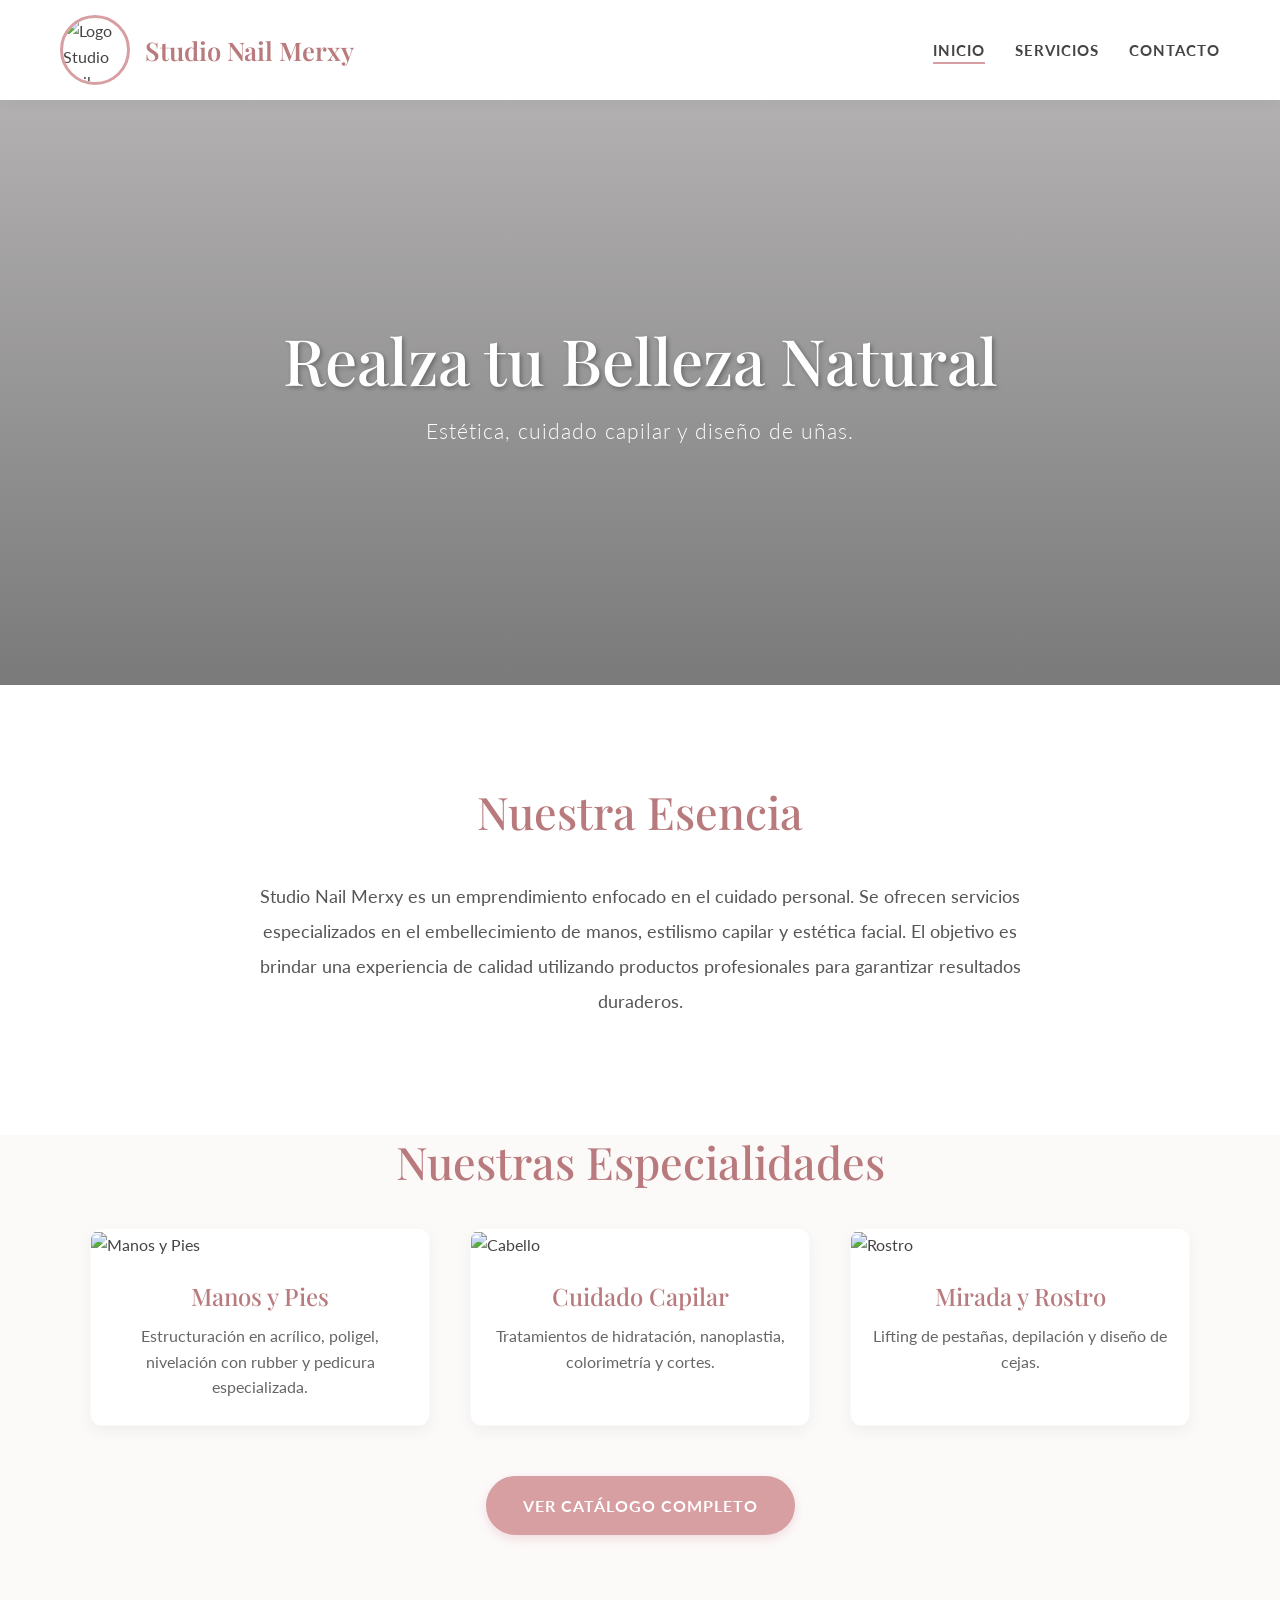
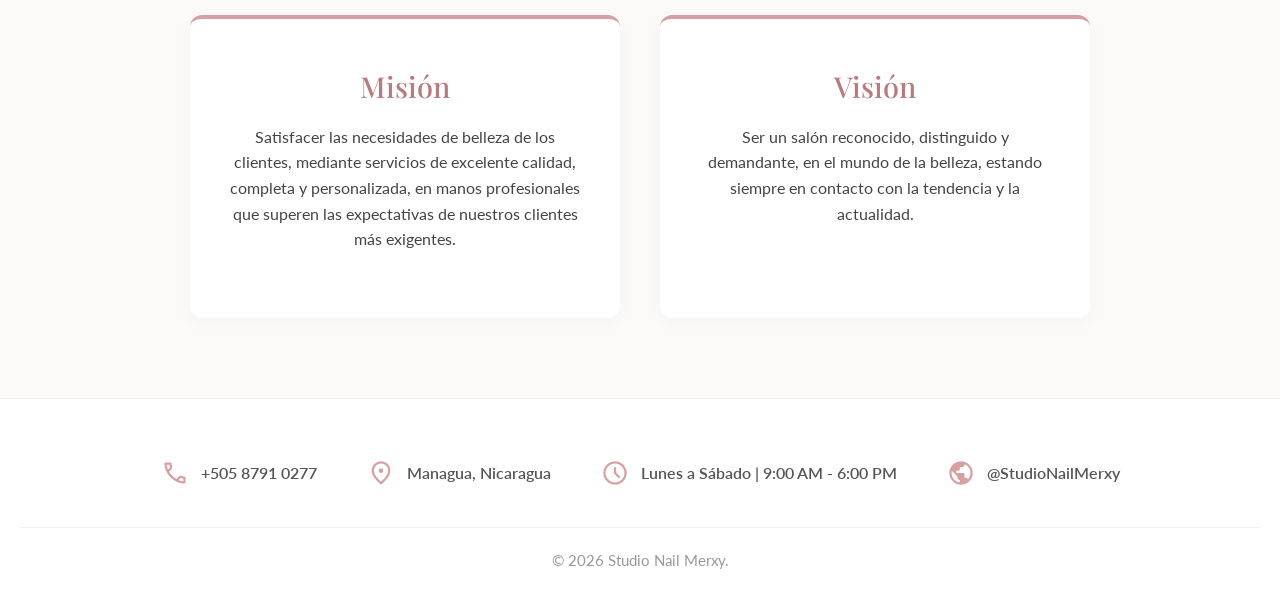
==== index.html @ dfb1e69d "Add files via upload" ====
<!DOCTYPE html>
<html lang="es">
<head>
    <meta charset="UTF-8">
    <meta name="viewport" content="width=device-width, initial-scale=1.0">
    <title>Inicio - Studio Nail Merxy</title>
    <link rel="preconnect" href="https://fonts.googleapis.com">
    <link rel="preconnect" href="https://fonts.gstatic.com" crossorigin>
    <link href="https://fonts.googleapis.com/css2?family=Lato:wght@300;400;700&family=Playfair+Display:ital,wght@0,400;0,600;1,400&display=swap" rel="stylesheet">
    <link href="https://cdn.jsdelivr.net/npm/bootstrap@5.3.3/dist/css/bootstrap.min.css" rel="stylesheet">
    <link rel="stylesheet" href="style.css">
    <link rel="stylesheet" href="https://fonts.googleapis.com/css2?family=Material+Symbols+Outlined:opsz,wght,FILL,GRAD@24,200,0,0" />
</head>
<body>

    <header class="header">
        <div class="nav-contenedor">
            <div class="marca">
                <img src="Img/logo.jpeg" alt="Logo Studio Nail Merxy" class="logo">
                <h1 class="titulo-logo">Studio Nail Merxy</h1>
            </div>
            <nav class="menu">
                <ul>
                    <li><a href="index.html" class="activo">Inicio</a></li>
                    <li><a href="servicios.html">Servicios</a></li>
                    <li><a href="formulario_contacto.html">Contacto</a></li>
                </ul>
            </nav>
        </div>
    </header>

    <main>
        <section class="hero">
            <div class="hero-texto">
                <h2>Realza tu Belleza Natural</h2>
                <p>Estética, cuidado capilar y diseño de uñas.</p>
            </div>
        </section>

        <section class="empresa">
            <div class="contenedor-centro">
                <h2 class="titulo-seccion">Nuestra Esencia</h2>
                <p>Studio Nail Merxy es un emprendimiento enfocado en el cuidado personal. Se ofrecen servicios especializados en el embellecimiento de manos, estilismo capilar y estética facial. El objetivo es brindar una experiencia de calidad utilizando productos profesionales para garantizar resultados duraderos.</p>
            </div>
        </section>

        <section class="resumen-servicios">
            <h2 class="titulo-seccion text-center">Nuestras Especialidades</h2>
            <div class="grid-tres-columnas">
                <div class="tarjeta-inicio">
                    <img src="Img/Acrilico1.jpeg" alt="Manos y Pies" class="img-tarjeta">
                    <div class="texto-tarjeta">
                        <h3>Manos y Pies</h3>
                        <p>Estructuración en acrílico, poligel, nivelación con rubber y pedicura especializada.</p>
                    </div>
                </div>
                <div class="tarjeta-inicio">
                    <img src="Img/ServicioCabello.jpeg" alt="Cabello" class="img-tarjeta">
                    <div class="texto-tarjeta">
                        <h3>Cuidado Capilar</h3>
                        <p>Tratamientos de hidratación, nanoplastia, colorimetría y cortes.</p>
                    </div>
                </div>
                <div class="tarjeta-inicio">
                    <img src="Img/Liftin.jpeg" alt="Rostro" class="img-tarjeta">
                    <div class="texto-tarjeta">
                        <h3>Mirada y Rostro</h3>
                        <p>Lifting de pestañas, depilación y diseño de cejas.</p>
                    </div>
                </div>
            </div>
            <div class="centro">
                <a href="servicios.html" class="boton">Ver Catálogo Completo</a>
            </div>
        </section>

        <section class="mision-vision">
            <div class="grid-dos-columnas">
                <div class="tarjeta-filosofia">
                    <h3>Misión</h3>
                    <p>Satisfacer las necesidades de belleza de los clientes, mediante servicios de excelente calidad, completa y personalizada, en manos profesionales que superen las expectativas de nuestros clientes más exigentes.</p>
                </div>
                <div class="tarjeta-filosofia">
                    <h3>Visión</h3>
                    <p>Ser un salón reconocido, distinguido y demandante, en el mundo de la belleza, estando siempre en contacto con la tendencia y la actualidad.</p>
                </div>
            </div>
        </section>
    </main>

    <footer class="footer">
        <div class="info-footer">
            <div class="item">
                <span class="material-symbols-outlined">call</span>
                <p>+505 8791 0277</p>
            </div>
            <div class="item">
                <span class="material-symbols-outlined">location_on</span>
                <p>Managua, Nicaragua</p>
            </div>
            <div class="item">
                <span class="material-symbols-outlined">schedule</span>
                <p>Lunes a Sábado | 9:00 AM - 6:00 PM</p>
            </div>
            <div class="item">
                <span class="material-symbols-outlined">public</span>
                <p>@StudioNailMerxy</p>
            </div>
        </div>
        <p class="copyright">&copy; 2026 Studio Nail Merxy.</p>
    </footer>

    <script src="https://cdn.jsdelivr.net/npm/bootstrap@5.3.3/dist/js/bootstrap.bundle.min.js"></script>
</body>
</html>
---- style.css ----
:root {
    --color-principal: #d89fa2; 
    --color-oscuro: #b87a7d;
    --color-fondo: #fcf9f9;
    --color-blanco: #ffffff;
    --color-texto: #444444;
    --color-sombra: rgba(184, 122, 125, 0.15); 
    
    --fuente-titulos: 'Playfair Display', serif;
    --fuente-texto: 'Lato', sans-serif;
    
    --transicion: all 0.3s ease; 
}


html {
    scroll-behavior: smooth;
}

body {
    font-family: var(--fuente-texto);
    background-color: var(--color-fondo);
    color: var(--color-texto);
    margin: 0;
    padding: 0;
    line-height: 1.6;
}

a {
    text-decoration: none;
}


.text-center { text-align: center; }
.w-100 { width: 100%; }
.margen-superior { margin-top: 50px; }
.centro { text-align: center; }


.header {
    background-color: var(--color-blanco);
    padding: 15px 0;
    box-shadow: 0 2px 15px rgba(0,0,0,0.06);
    position: sticky;
    top: 0;
    z-index: 1000;
}

.nav-contenedor {
    max-width: 1200px;
    margin: 0 auto;
    display: flex;
    justify-content: space-between;
    align-items: center;
    padding: 0 20px;
}

.marca {
    display: flex;
    align-items: center;
    gap: 15px;
}

.logo {
    width: 70px; 
    height: 70px;
    border-radius: 50%;
    object-fit: cover;
    border: 3px solid var(--color-principal);
    transition: var(--transicion);
}

.logo:hover {
    transform: scale(1.05);
}

.titulo-logo {
    font-family: var(--fuente-titulos);
    font-size: 1.6rem;
    color: var(--color-oscuro);
    margin: 0;
    font-weight: 600;
}

.menu ul {
    list-style: none;
    display: flex;
    gap: 30px;
    margin: 0;
    padding: 0;
}

.menu a {
    color: var(--color-texto);
    font-size: 0.95rem;
    text-transform: uppercase;
    letter-spacing: 1px;
    font-weight: 700;
    padding-bottom: 5px;
    position: relative;
    transition: var(--transicion);
}


.menu a::after {
    content: '';
    position: absolute;
    width: 0;
    height: 2px;
    bottom: 0;
    left: 0;
    background-color: var(--color-principal);
    transition: var(--transicion);
}

.menu a:hover::after, .menu a.activo::after {
    width: 100%;
}

.menu a:hover, .activo {
    color: var(--color-oscuro);
}


.hero {
    background-image: url('imagenes/banner2.avif');
    background-size: cover;
    background-position: center;
    height: 65vh;
    display: flex;
    align-items: center;
    justify-content: center;
    position: relative;
}

.hero::before {
    content: '';
    position: absolute;
    top: 0; left: 0; right: 0; bottom: 0;
    background: linear-gradient(to bottom, rgba(68, 68, 68, 0.4), rgba(68, 68, 68, 0.7));
}

.hero-texto {
    position: relative;
    color: var(--color-blanco);
    text-align: center;
    padding: 0 20px;
    animation: fadeIn 1s ease-out; 
}

.hero-texto h2 {
    font-family: var(--fuente-titulos);
    font-size: 4rem;
    margin-bottom: 15px;
    text-shadow: 2px 2px 4px rgba(0,0,0,0.3);
}

.hero-texto p {
    font-size: 1.3rem;
    font-weight: 300;
    letter-spacing: 1px;
}


.titulo-seccion {
    font-family: var(--fuente-titulos);
    font-size: 2.8rem;
    color: var(--color-oscuro);
    margin-bottom: 40px;
}


.empresa {
    padding: 100px 20px;
    background-color: var(--color-blanco);
}

.contenedor-centro {
    max-width: 800px;
    margin: 0 auto;
    text-align: center;
}

.contenedor-centro p {
    font-size: 1.15rem;
    line-height: 1.9;
    color: #555;
}


.grid-tres-columnas {
    display: grid;
    grid-template-columns: repeat(auto-fit, minmax(300px, 1fr));
    gap: 40px;
    max-width: 1100px;
    margin: 0 auto 50px;
}

.tarjeta-inicio, .tarjeta-servicio {
    background: var(--color-blanco);
    border-radius: 12px;
    overflow: hidden;
    box-shadow: 0 5px 15px rgba(0,0,0,0.05);
    transition: var(--transicion);
    border: 1px solid rgba(0,0,0,0.02);
}

.tarjeta-inicio:hover, .tarjeta-servicio:hover {
    transform: translateY(-10px);
    box-shadow: 0 15px 30px var(--color-sombra);
}

.img-tarjeta, .img-carrusel {
    width: 100%;
    height: 300px;
    object-fit: cover;
    transition: transform 0.5s ease;
}

.tarjeta-inicio:hover .img-tarjeta {
    transform: scale(1.03);
}

.texto-tarjeta, .texto-servicio {
    padding: 25px 20px;
    text-align: center;
}

.texto-tarjeta h3, .texto-servicio h4 {
    font-family: var(--fuente-titulos);
    color: var(--color-oscuro);
    margin-bottom: 12px;
    font-size: 1.5rem;
}

.texto-tarjeta p, .texto-servicio p {
    color: #666;
    margin: 0;
}


.boton {
    background-color: var(--color-principal);
    color: var(--color-blanco);
    padding: 15px 35px;
    border-radius: 30px; 
    font-weight: 700;
    font-size: 1rem;
    text-transform: uppercase;
    letter-spacing: 1px;
    display: inline-block;
    border: 2px solid var(--color-principal);
    cursor: pointer;
    transition: var(--transicion);
    box-shadow: 0 4px 10px rgba(216, 159, 162, 0.3);
}

.boton:hover {
    background-color: var(--color-oscuro);
    border-color: var(--color-oscuro);
    color: var(--color-blanco);
    box-shadow: 0 6px 15px rgba(184, 122, 125, 0.4);
    transform: translateY(-2px);
}


.mision-vision {
    padding: 80px 20px;
    background-color: var(--color-fondo);
}

.grid-dos-columnas {
    display: grid;
    grid-template-columns: repeat(auto-fit, minmax(350px, 1fr));
    gap: 40px;
    max-width: 900px;
    margin: 0 auto;
}

.tarjeta-filosofia {
    background-color: var(--color-blanco);
    padding: 50px 40px;
    border-radius: 12px;
    text-align: center;
    box-shadow: 0 4px 20px rgba(0,0,0,0.03);
    border-top: 4px solid var(--color-principal);
    transition: var(--transicion);
}

.tarjeta-filosofia:hover {
    transform: translateY(-5px);
    box-shadow: 0 10px 25px var(--color-sombra);
}

.tarjeta-filosofia h3 {
    font-family: var(--fuente-titulos);
    color: var(--color-oscuro);
    font-size: 1.8rem;
    margin-bottom: 20px;
}


.contenedor-servicios {
    max-width: 1200px;
    margin: 0 auto;
    padding: 0 20px 100px;
}

.grid-servicios {
    display: grid;
    grid-template-columns: repeat(auto-fit, minmax(320px, 1fr));
    gap: 40px;
    margin-top: 40px;
}


.contenedor-formulario {
    padding: 80px 20px;
    display: flex;
    justify-content: center;
    align-items: center;
    background-color: var(--color-fondo);
}

.caja-formulario {
    background: var(--color-blanco);
    padding: 60px 50px;
    border-radius: 15px;
    box-shadow: 0 10px 30px rgba(0,0,0,0.05);
    width: 100%;
    max-width: 650px;
}

.subtitulo {
    text-align: center;
    margin-bottom: 40px;
    color: #666;
    font-size: 1.1rem;
}

.formulario .campo {
    margin-bottom: 25px;
}

.formulario label {
    display: block;
    margin-bottom: 8px;
    font-weight: 700;
    color: var(--color-oscuro);
    font-size: 0.95rem;
}

.formulario input, .formulario select, .formulario textarea {
    width: 100%;
    padding: 15px;
    border: 1px solid #ddd;
    border-radius: 8px;
    font-family: var(--fuente-texto);
    font-size: 1rem;
    background-color: #fafafa;
    transition: var(--transicion);
}


.formulario input:focus, .formulario select:focus, .formulario textarea:focus {
    outline: none;
    border-color: var(--color-principal);
    background-color: var(--color-blanco);
    box-shadow: 0 0 0 4px rgba(216, 159, 162, 0.2);
}


.footer {
    background-color: var(--color-blanco);
    padding: 60px 20px 20px;
    border-top: 1px solid #eee;
}

.info-footer {
    display: flex;
    justify-content: center;
    gap: 50px;
    flex-wrap: wrap;
    max-width: 1000px;
    margin: 0 auto 40px;
}

.info-footer .item {
    display: flex;
    align-items: center;
    gap: 12px;
}

.info-footer span {
    color: var(--color-principal);
    font-size: 28px;
}

.info-footer p {
    margin: 0;
    color: #555;
    font-weight: 600;
}

.copyright {
    text-align: center;
    font-size: 0.95rem;
    color: #999;
    padding-top: 20px;
    border-top: 1px solid #f0f0f0;
}


@keyframes fadeIn {
    from { opacity: 0; transform: translateY(20px); }
    to { opacity: 1; transform: translateY(0); }
}


@media (max-width: 768px) {
    .nav-contenedor {
        flex-direction: column;
        gap: 20px;
        padding: 10px 0;
    }
    
    .marca {
        flex-direction: column;
        gap: 10px;
    }
    
    .titulo-logo {
        font-size: 1.8rem;
    }

    .menu ul {
        flex-wrap: wrap;
        justify-content: center;
        gap: 15px;
    }

    .hero-texto h2 {
        font-size: 2.8rem;
    }
    
    .hero-texto p {
        font-size: 1.1rem;
    }

    .titulo-seccion {
        font-size: 2.2rem;
    }

    .grid-dos-columnas, .grid-tres-columnas {
        grid-template-columns: 1fr; 
    }

    .caja-formulario {
        padding: 40px 25px;
    }

    .info-footer {
        flex-direction: column;
        gap: 25px;
        align-items: center;
        text-align: center;
    }
}
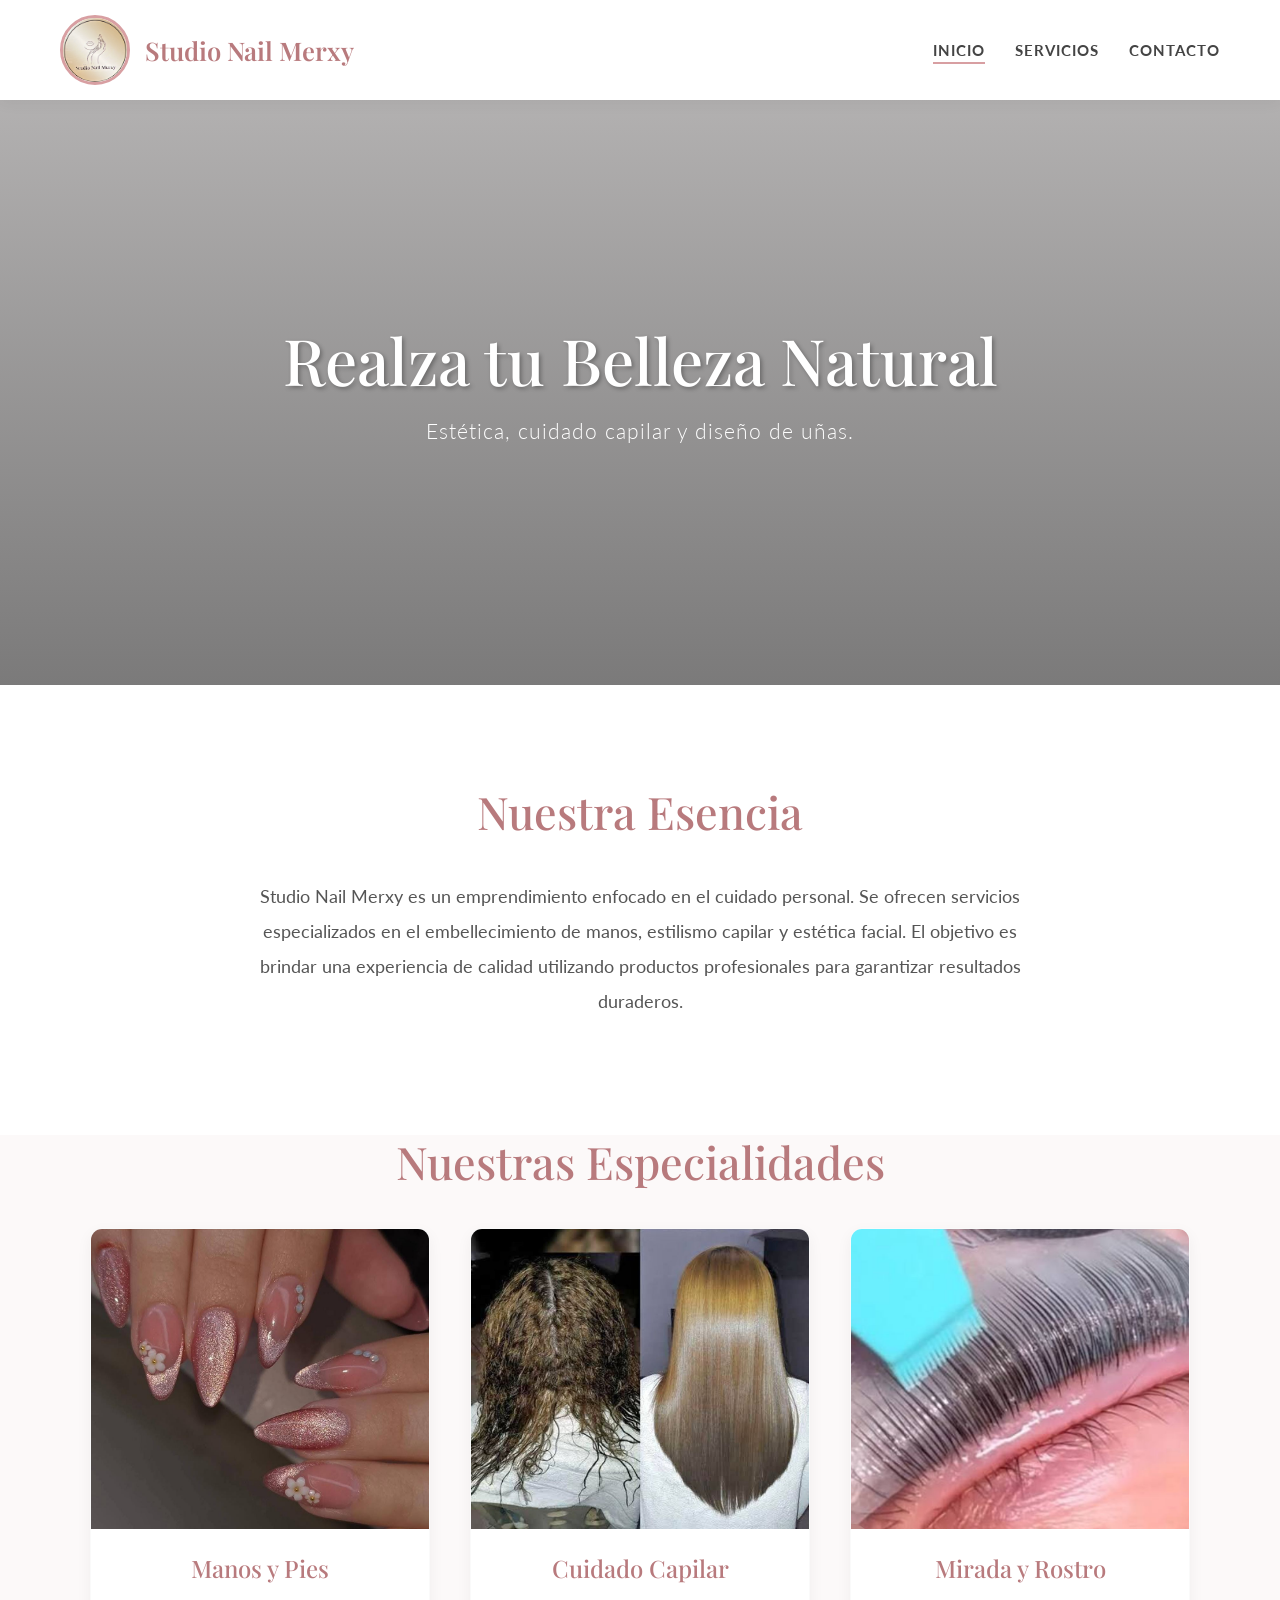
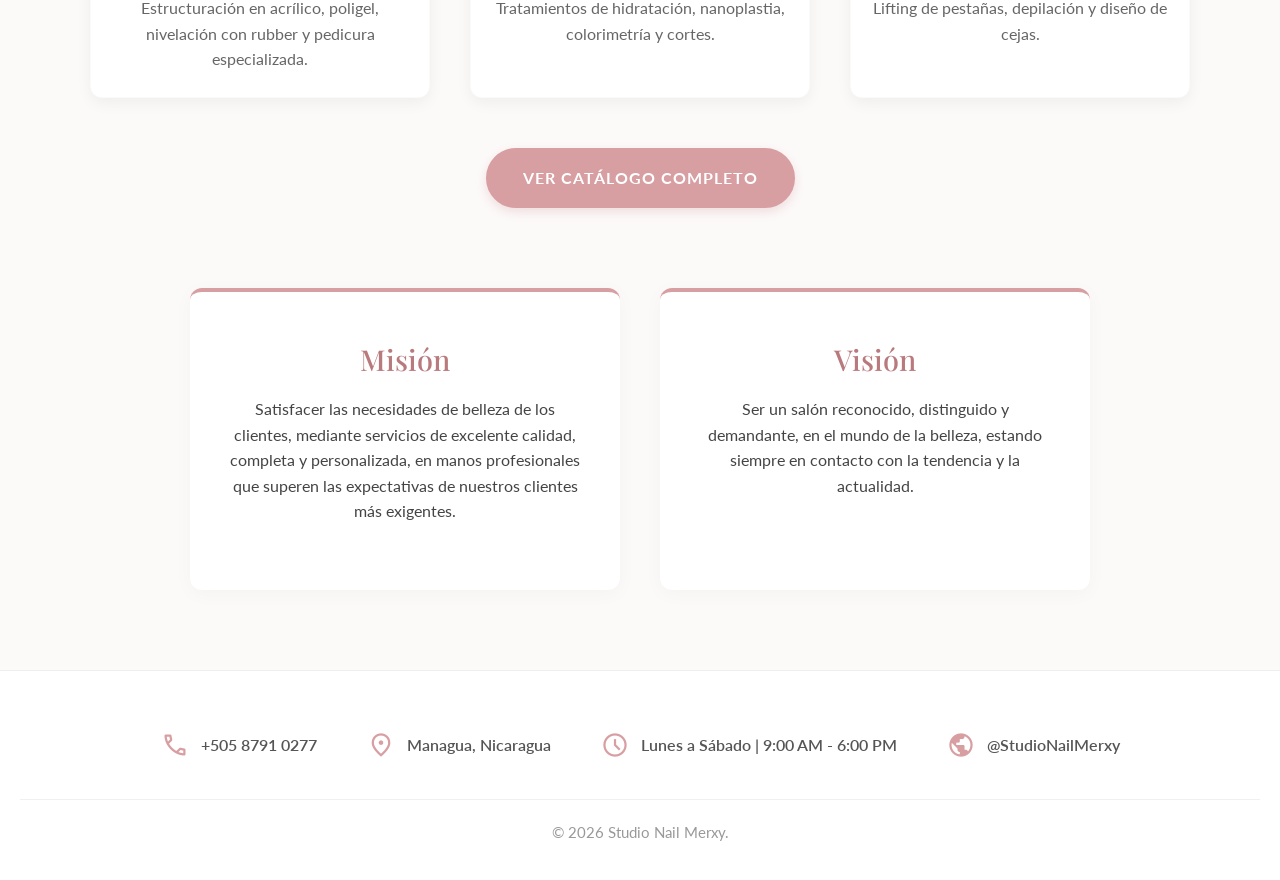
==== commit 28c4f2e6: "Fix HTML encoding issues in index.html" ====
--- a/index.html
+++ b/index.html
@@ -16,7 +16,7 @@
     <header class="header">
         <div class="nav-contenedor">
             <div class="marca">
-                <img src="Img/logo.jpeg" alt="Logo Studio Nail Merxy" class="logo">
+                <img src="Img/Logo.jpeg" alt="Logo Studio Nail Merxy" class="logo">
                 <h1 class="titulo-logo">Studio Nail Merxy</h1>
             </div>
             <nav class="menu">
@@ -112,4 +112,4 @@
 
     <script src="https://cdn.jsdelivr.net/npm/bootstrap@5.3.3/dist/js/bootstrap.bundle.min.js"></script>
 </body>
-</html>+</html>
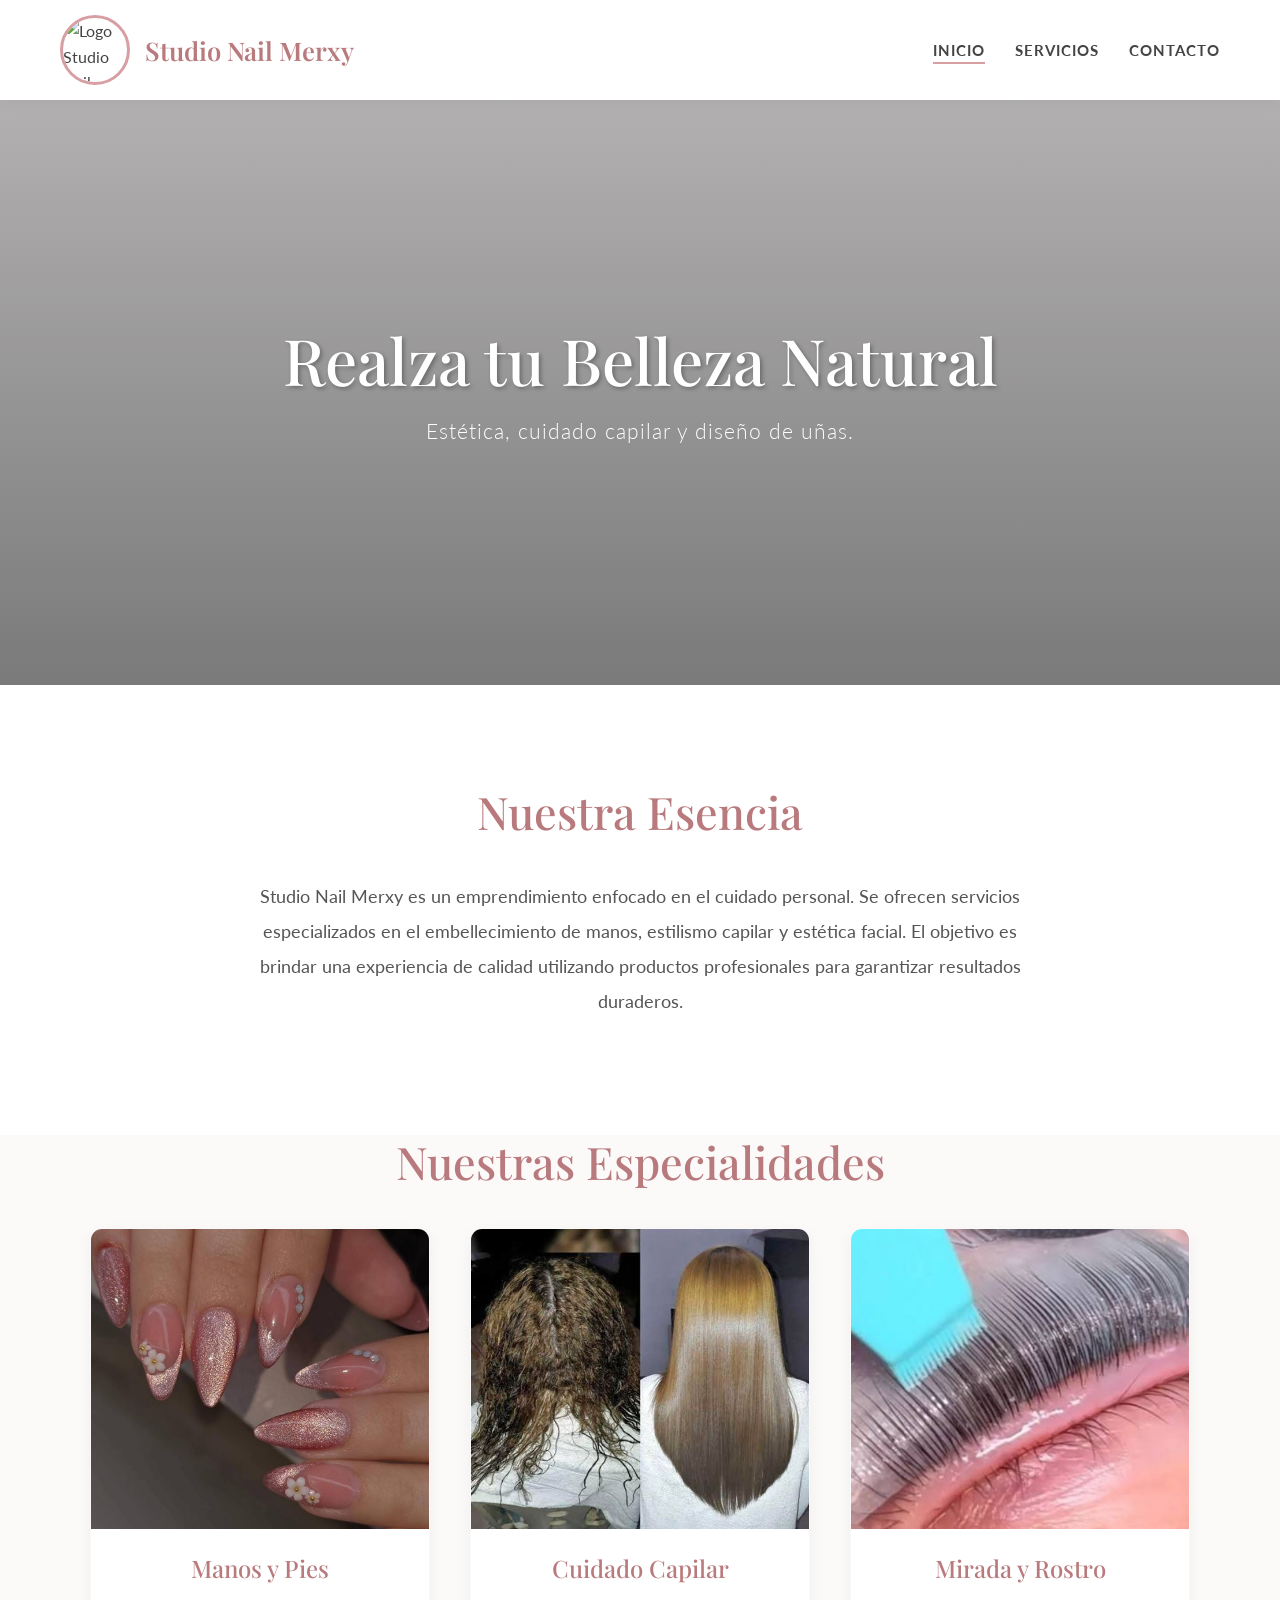
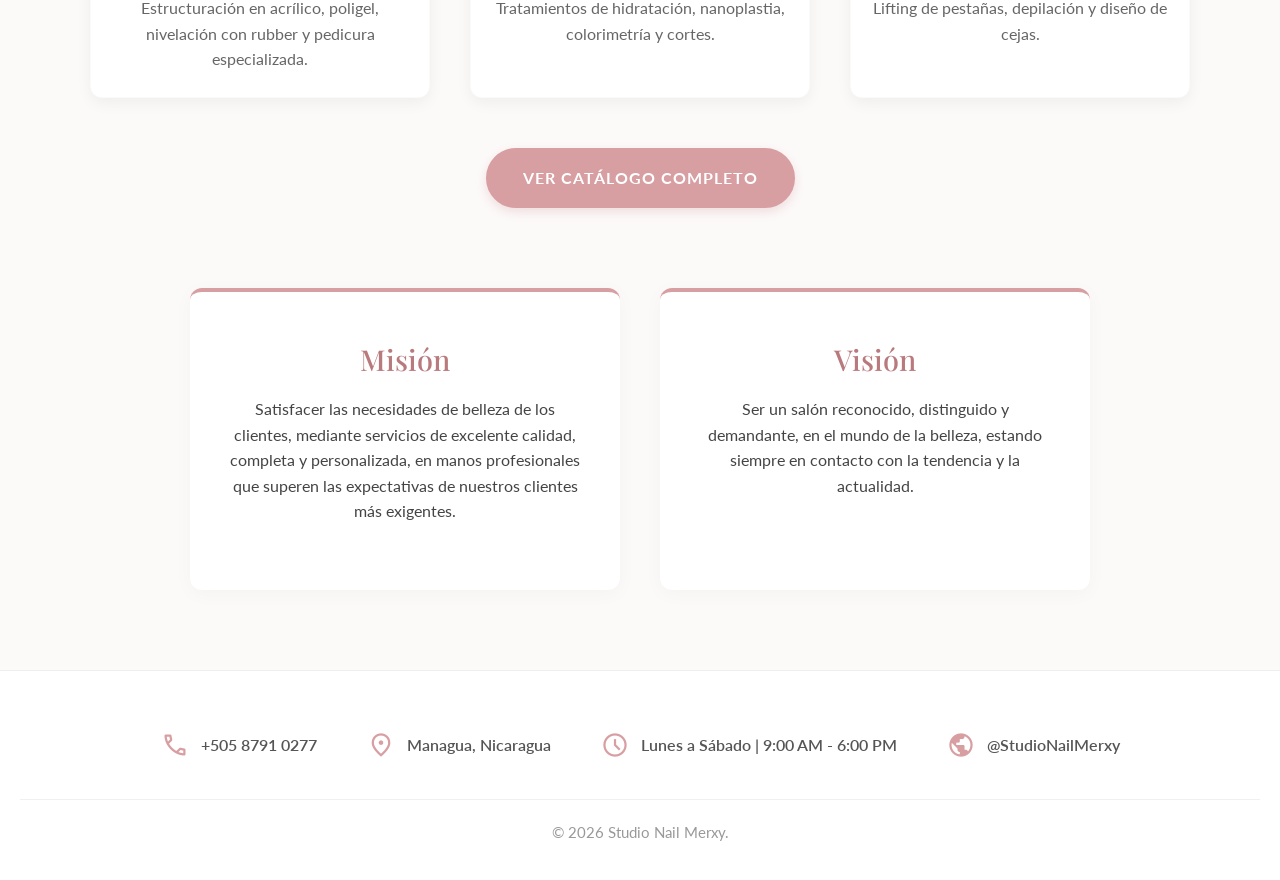
==== commit fe617903: "Fix logo image source in index.html" ====
--- a/index.html
+++ b/index.html
@@ -16,7 +16,7 @@
     <header class="header">
         <div class="nav-contenedor">
             <div class="marca">
-                <img src="Img/Logo.jpeg" alt="Logo Studio Nail Merxy" class="logo">
+                <img src="Img/logo.jpeg" alt="Logo Studio Nail Merxy" class="logo">
                 <h1 class="titulo-logo">Studio Nail Merxy</h1>
             </div>
             <nav class="menu">
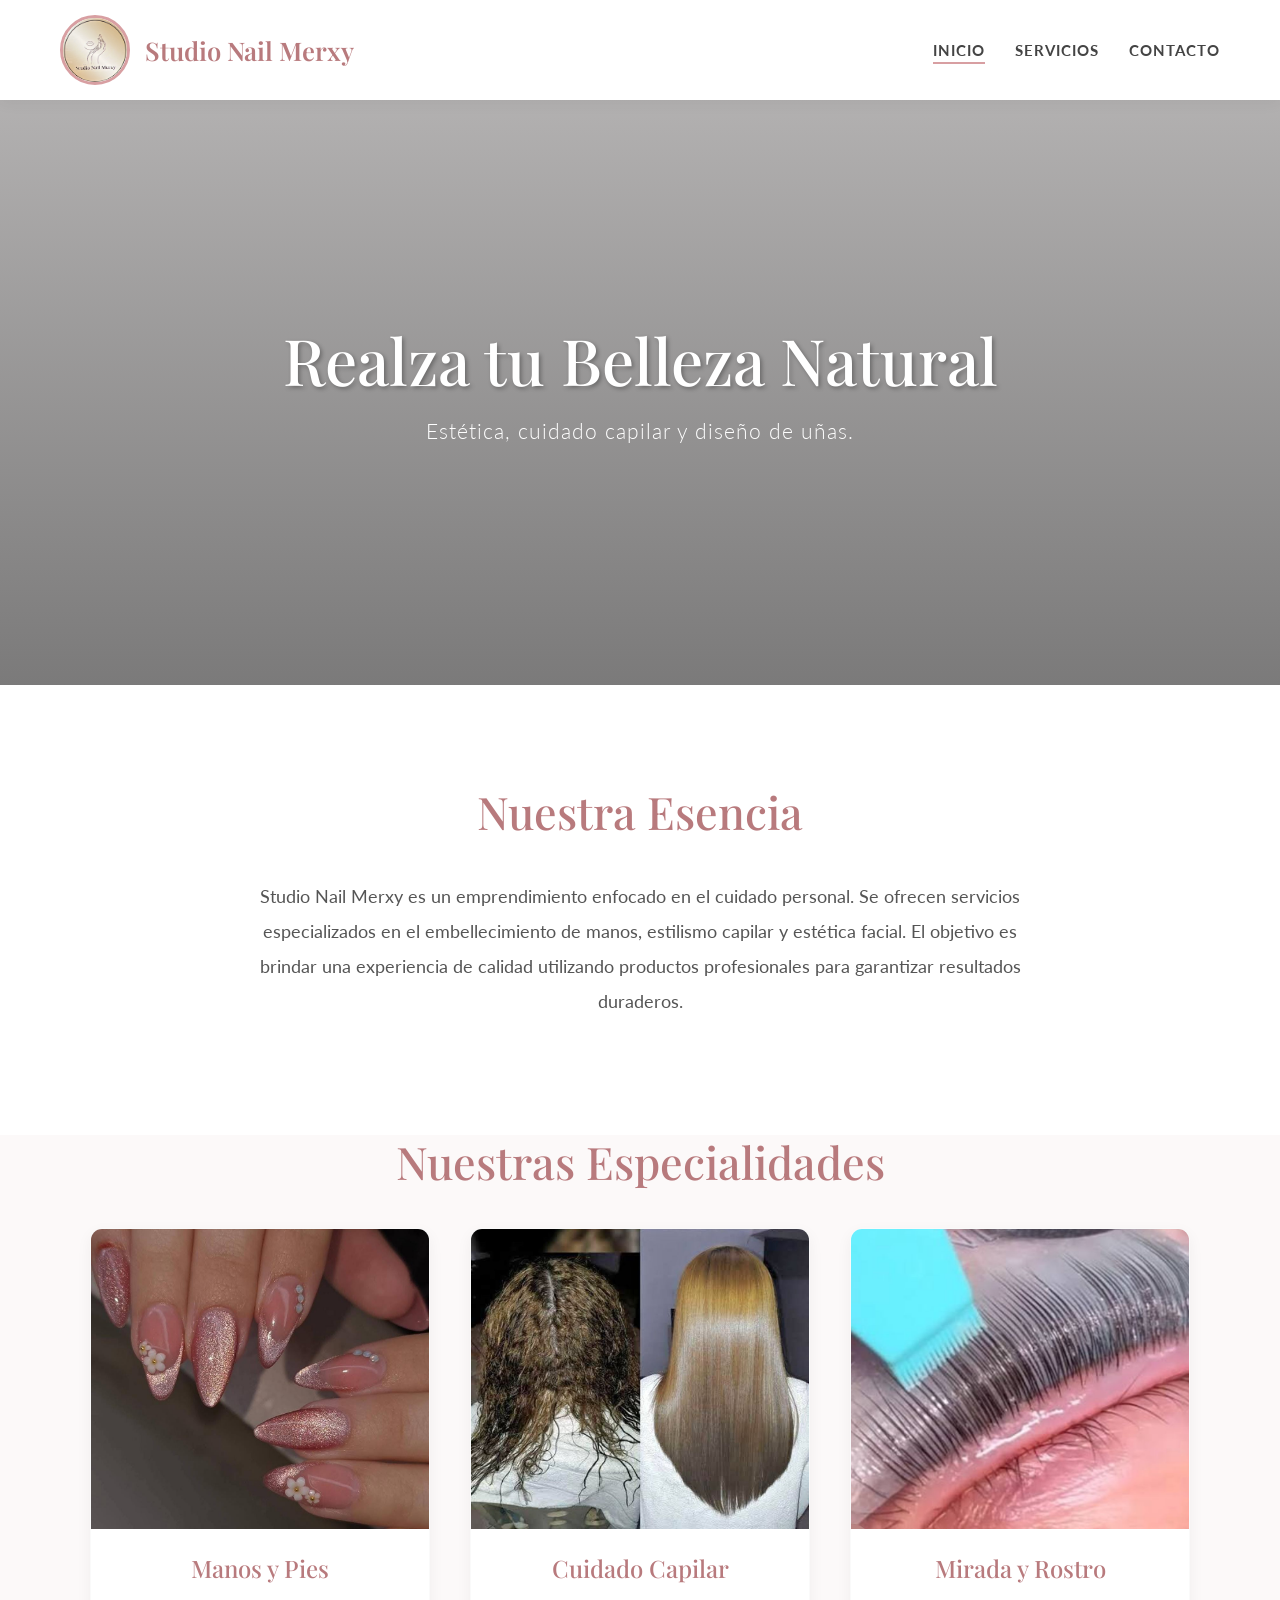
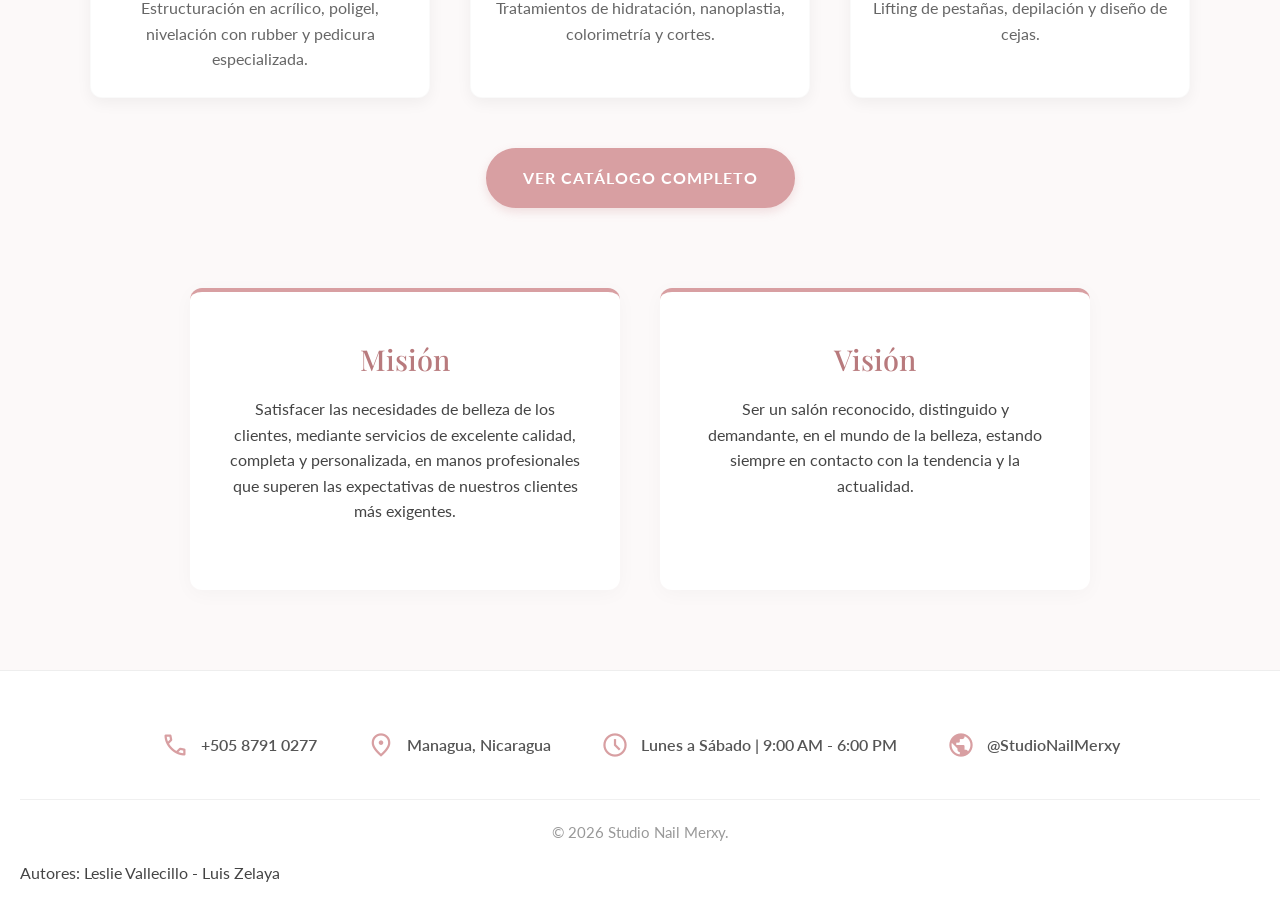
==== commit 3b9d5abb: "Add authorship details to index.html footer Added authorship information to the footer." ====
--- a/index.html
+++ b/index.html
@@ -108,6 +108,7 @@
             </div>
         </div>
         <p class="copyright">&copy; 2026 Studio Nail Merxy.</p>
+         <p>Autores: Leslie Vallecillo - Luis Zelaya</p>
     </footer>
 
     <script src="https://cdn.jsdelivr.net/npm/bootstrap@5.3.3/dist/js/bootstrap.bundle.min.js"></script>
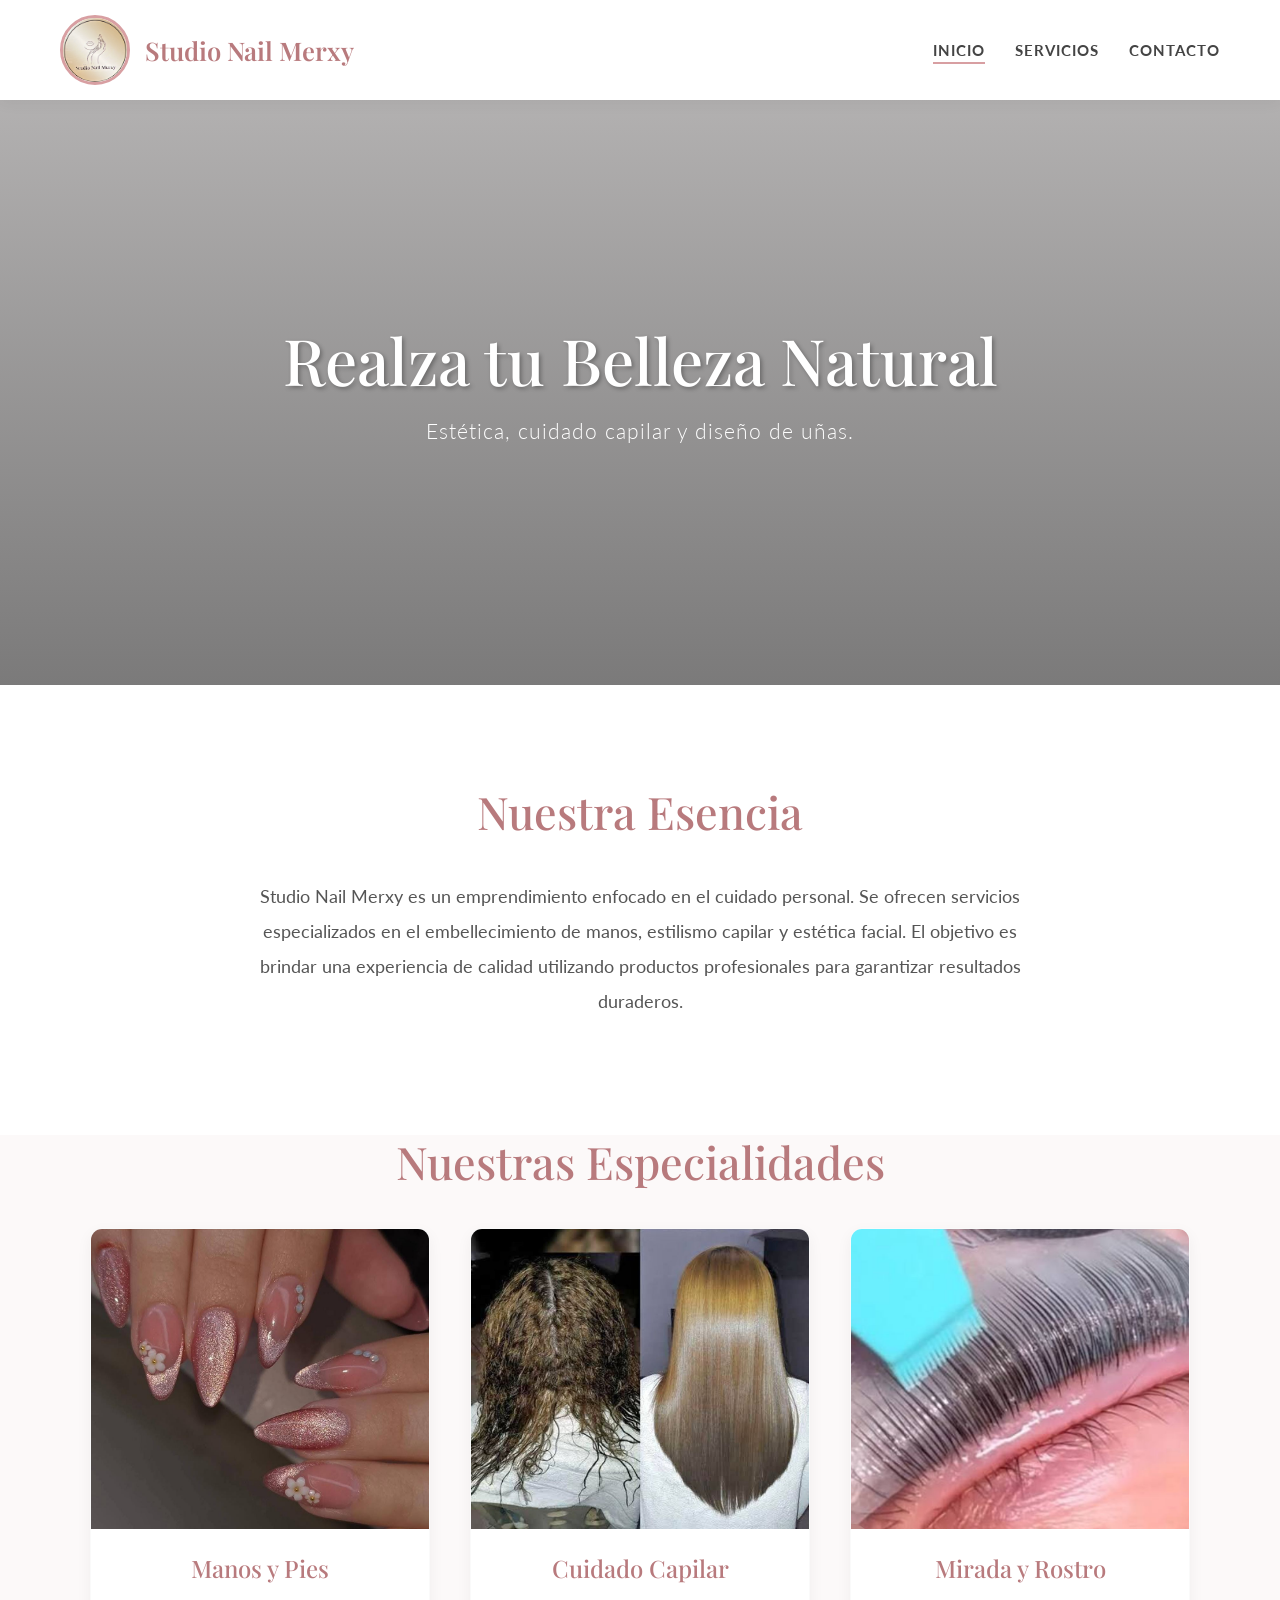
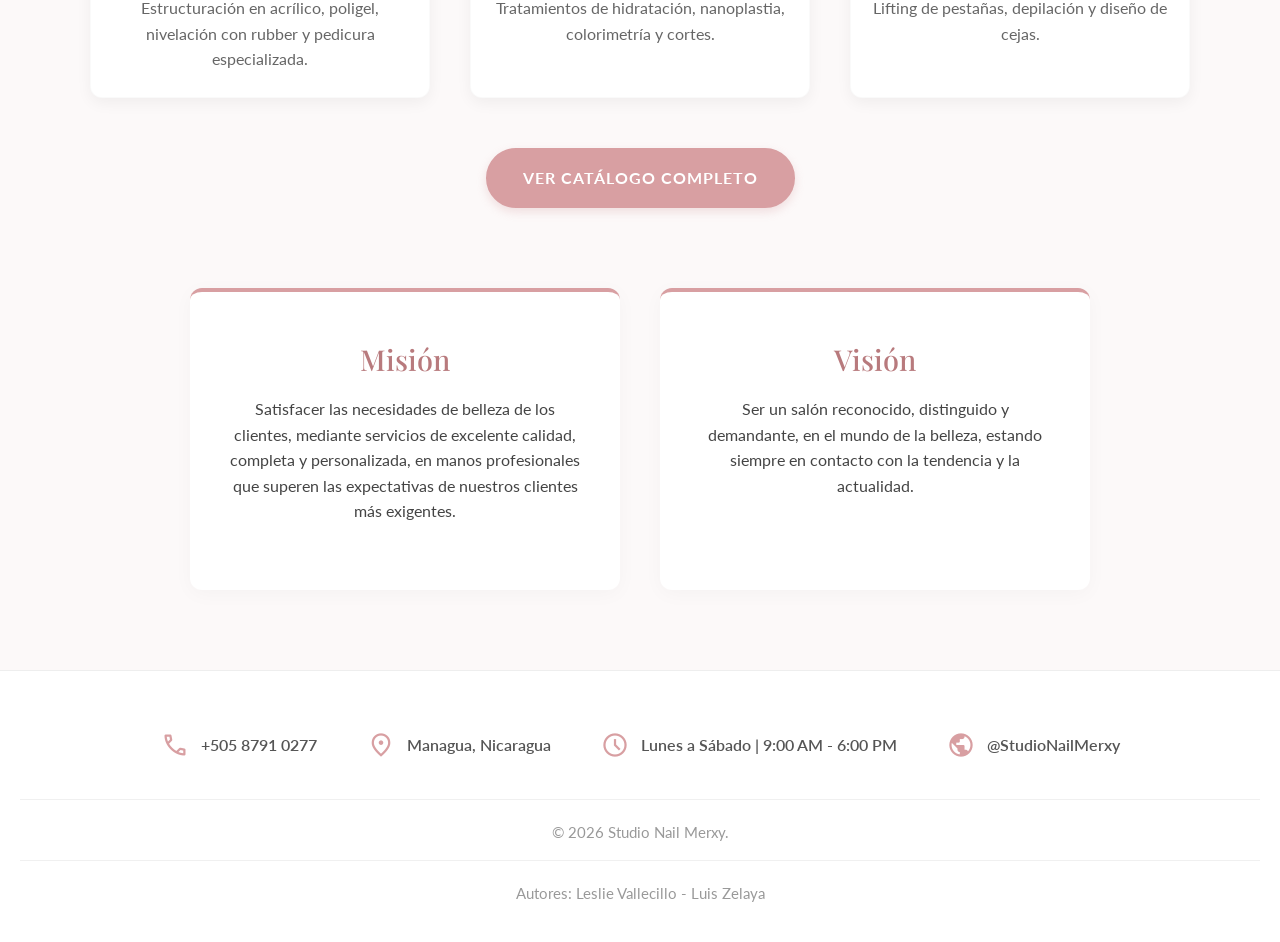
==== commit 6543a8d3: "Update index.html" ====
--- a/index.html
+++ b/index.html
@@ -108,7 +108,7 @@
             </div>
         </div>
         <p class="copyright">&copy; 2026 Studio Nail Merxy.</p>
-         <p>Autores: Leslie Vallecillo - Luis Zelaya</p>
+         <p class="copyright">Autores: Leslie Vallecillo - Luis Zelaya</p>
     </footer>
 
     <script src="https://cdn.jsdelivr.net/npm/bootstrap@5.3.3/dist/js/bootstrap.bundle.min.js"></script>
